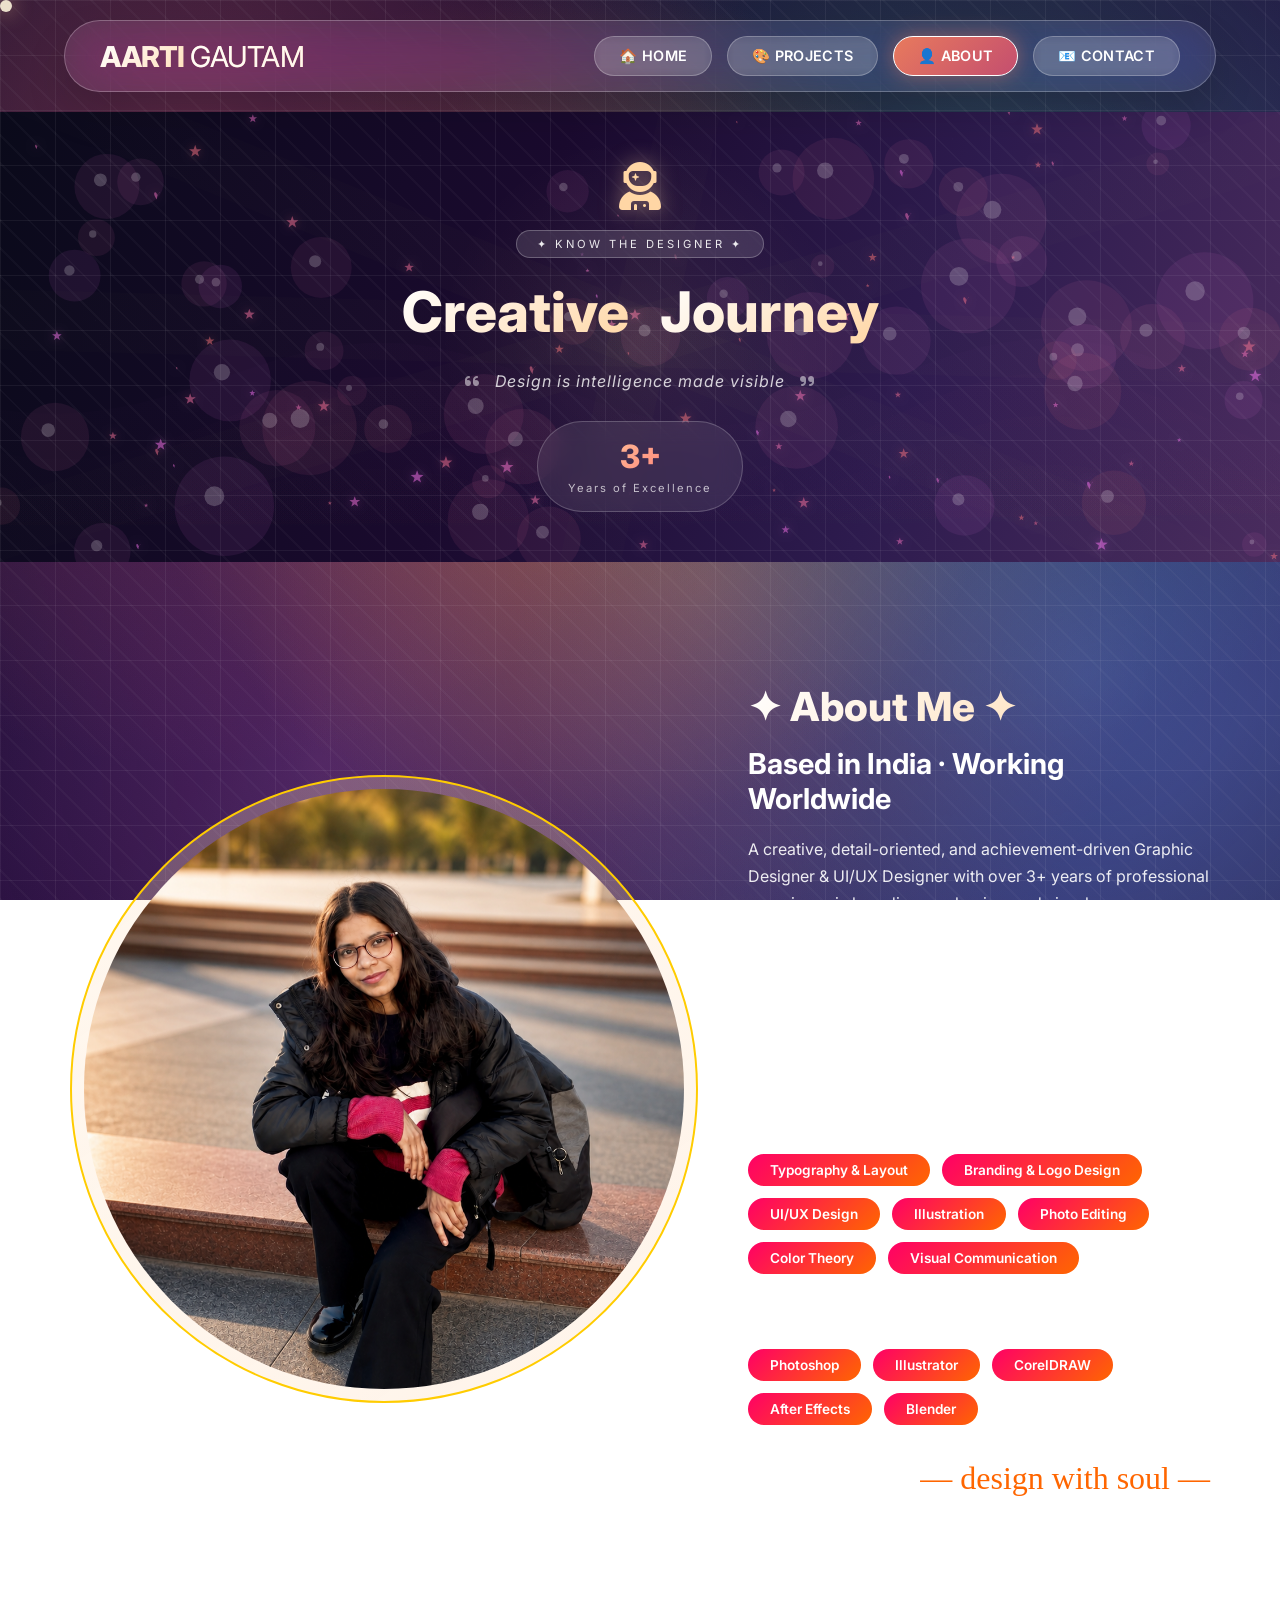
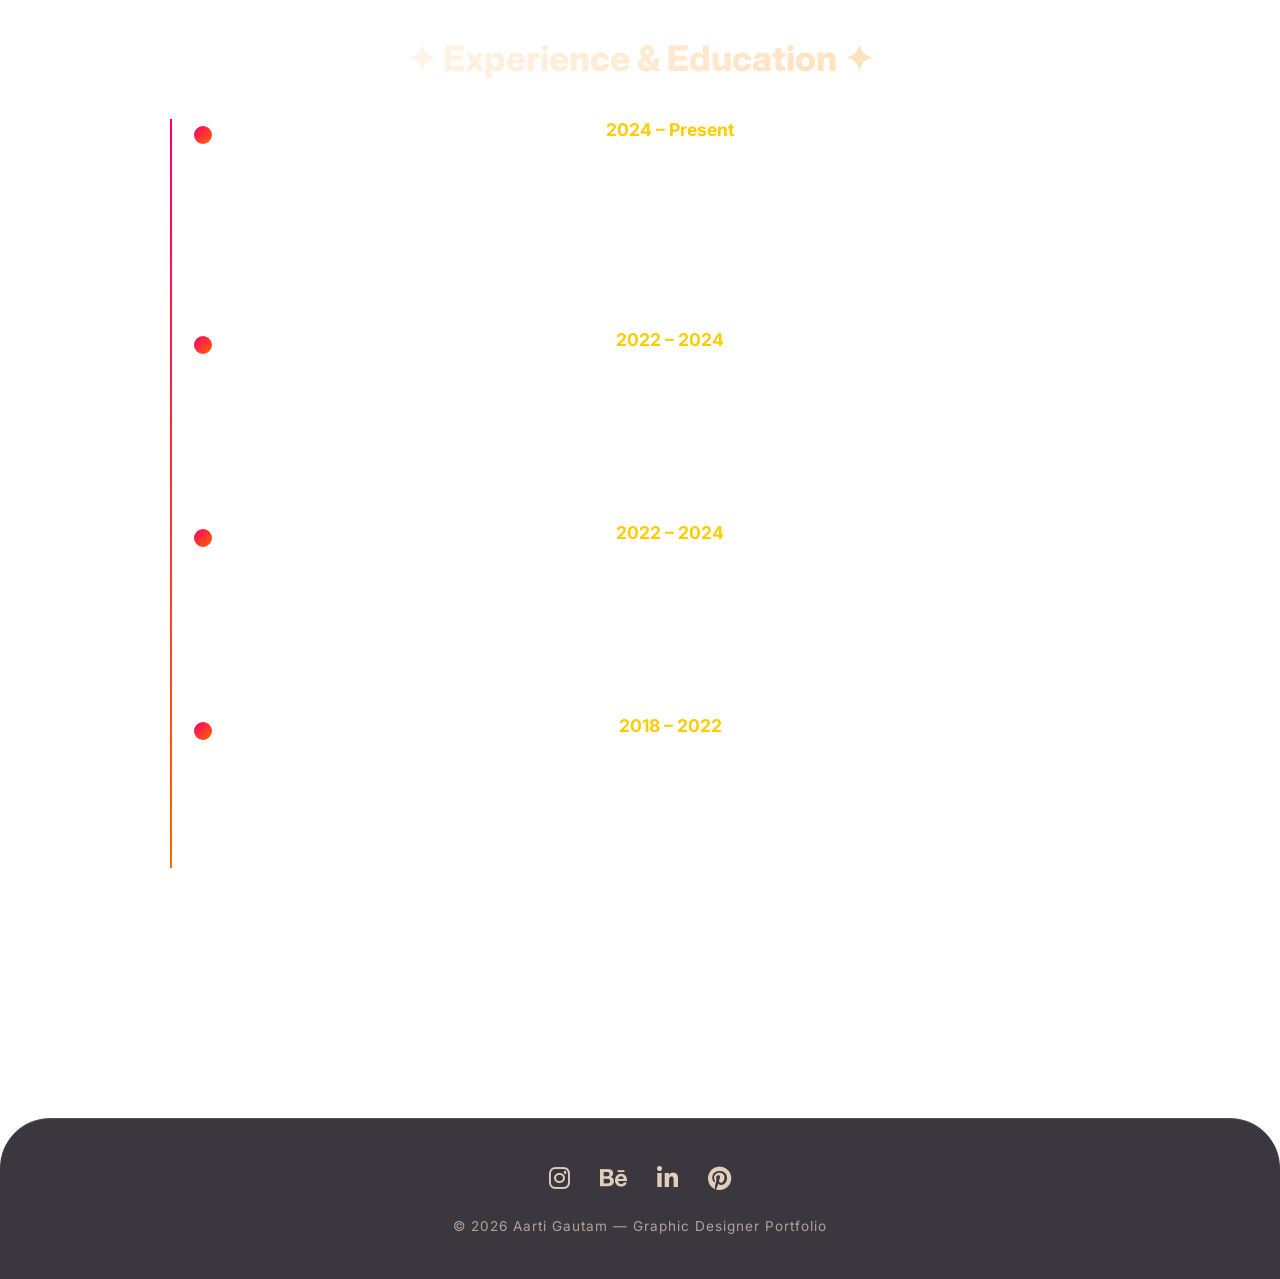
==== about.html @ d7c64e3c "Add files via upload" ====
<!DOCTYPE html>
<html lang="en">
<head>
  <meta charset="UTF-8">
  <meta name="viewport" content="width=device-width, initial-scale=1.0">
  <title>About | Aarti Gautam - Graphic Designer</title>
  <link href="https://fonts.googleapis.com/css2?family=Inter:wght@300;400;500;600;700;800&display=swap" rel="stylesheet">
  <link rel="stylesheet" href="https://cdnjs.cloudflare.com/ajax/libs/font-awesome/6.0.0-beta3/css/all.min.css">
  <link rel="stylesheet" href="common.css">
  <link rel="stylesheet" href="about.css">
</head>
<body>

  <div class="cursor-follower" id="cursorDot"></div>

  <nav class="glass-nav">
    <div class="logo">AARTI <span>GAUTAM</span></div>
    <div class="nav-links">
      <a href="index.html" class="nav-btn">🏠 HOME</a>
      <a href="projects.html" class="nav-btn">🎨 PROJECTS</a>
      <a href="about.html" class="nav-btn active">👤 ABOUT</a>
      <a href="contact.html" class="nav-btn">📧 CONTACT</a>
    </div>
  </nav>

    <!-- ========== UNIQUE ABOUT PAGE BANNER ========== -->
  <div class="about-banner">
    <canvas id="aboutCanvas"></canvas>
    <div class="about-banner-content">
      <div class="about-icon">
        <i class="fas fa-user-astronaut"></i>
      </div>
      <div class="about-badge">
        <span>✦ KNOW THE DESIGNER ✦</span>
      </div>
      <h1 class="about-title">
        <span>Creative</span>
        <span>Journey</span>
      </h1>
      <div class="about-quote">
        <i class="fas fa-quote-left"></i>
        <p id="rotatingQuote">Design is intelligence made visible</p>
        <i class="fas fa-quote-right"></i>
      </div>
      <div class="about-years">
        <div class="year-circle">
          <span class="year-number">3+</span>
          <span class="year-label">Years of Excellence</span>
        </div>
      </div>
    </div>
  </div>

  <main>
    <div class="about-container">
      <div class="about-image">
       <div class="avatar-frame">
  <img src="pic_for_portfolio2.png" alt="Aarti Gautam">
</div>
      </div>
      
      <div class="about-content">
        <h1>✦ About Me ✦</h1>
        <h2>Based in India · Working Worldwide</h2>
        <p>A creative, detail-oriented, and achievement-driven Graphic Designer & UI/UX Designer with over 3+ years of
professional experience in branding, packaging, and visual communication. </p>
        <p>Adept at crafting clean, engaging,
and user-focused designs for both digital and print media. Seeking new opportunities to grow professionally and
contribute creative ideas to a dynamic team.</p>
        
        <div class="skills-section">
          <h3>My Expertise</h3>
          <div class="skills-grid">
            <span class="skill-tag">Typography & Layout </span>
            <span class="skill-tag">Branding & Logo Design</span>
            <span class="skill-tag">UI/UX Design</span>
            <span class="skill-tag">Illustration</span>
            <span class="skill-tag">Photo Editing</span>
            <span class="skill-tag">Color Theory</span>
            <span class="skill-tag">Visual Communication</span>
            
          </div>

 <div style="height: 30px;"></div> 
          
          <h3 class="tools-heading">Design Tools</h3>
           <div class="skills-grid">
            <span class="skill-tag">Photoshop </span>
            <span class="skill-tag">Illustrator </span>
            <span class="skill-tag">CorelDRAW </span>
            <span class="skill-tag">After Effects </span>
            <span class="skill-tag">Blender </span>
            </div>
        </div>
        
        <div class="signature">— design with soul —</div>
      </div>
    </div>

    Here is the updated HTML code for the Experience & Education section, with your actual resume data and a clean timeline layout.
```html
<div class="experience-section">
  <h2>✦ Experience & Education ✦</h2>
  <div class="timeline">
    <!-- Experience: Graphic Designer & UI/UX Designer at Creature Industry -->
    <div class="timeline-item">
      <div class="timeline-year">2024 – Present</div>
      <div class="timeline-content">
        <h3>Graphic Designer &amp; UI/UX Designer</h3>
        <p class="company">Creature Industry, Lucknow · Full-time</p>
        <p>Created branding, UI layouts, and marketing assets for industrial machinery products. Enhanced visual identity through cohesive digital and print design strategies. Collaborated cross-functionally to ensure design consistency and production accuracy.</p>
      </div>
    </div>

    <!-- Experience: Graphic Designer at Digilab Creative Studio -->
    <div class="timeline-item">
      <div class="timeline-year">2022 – 2024</div>
      <div class="timeline-content">
        <h3>Graphic Designer</h3>
        <p class="company">Digilab Learning Studio / Digilab Creative Studio, Lucknow · Full-time</p>
        <p>Designed visual materials for branding, print, and digital platforms. Supported the team with video editing, motion graphics, and social media visuals. Worked closely with clients to deliver effective creative solutions.</p>
      </div>
    </div>

    <!-- Education: Master in Visual Arts (Illustration) -->
    <div class="timeline-item">
      <div class="timeline-year">2022 – 2024</div>
      <div class="timeline-content">
        <h3>Master in Visual Arts — Illustration</h3>
        <p class="company">DSMNRU, Uttar Pradesh</p>
        <p>Advanced digital and traditional illustration · Visual storytelling · Color theory mastery · Branding and editorial illustration · Professional portfolio development.</p>
      </div>
    </div>

    <!-- Education: Bachelor in Visual Arts (Applied Arts) -->
    <div class="timeline-item">
      <div class="timeline-year">2018 – 2022</div>
      <div class="timeline-content">
        <h3>Bachelor in Visual Arts — Applied Arts</h3>
        <p class="company">DSMNRU, Uttar Pradesh</p>
        <p>Fundamentals of design, drawing &amp; composition · Advertising, branding &amp; visual communication · Typography &amp; layout for print &amp; digital · Illustration &amp; photo editing · Campaign design.</p>
      </div>
    </div>
  </div>
</div>
```
  </main>

  <footer class="creative-footer">
    <div class="social-icons">
      <a href="#"><i class="fab fa-instagram"></i></a>
      <a href="#"><i class="fab fa-behance"></i></a>
      <a href="#"><i class="fab fa-linkedin-in"></i></a>
      <a href="#"><i class="fab fa-pinterest"></i></a>
    </div>
    <p>© 2026 Aarti Gautam — Graphic Designer Portfolio</p>
  </footer>

  <script src="script.js"></script>
</body>
</html>
---- common.css ----
/* ========== COMMON STYLES FOR ALL PAGES ========== */

* {
  margin: 0;
  padding: 0;
  box-sizing: border-box;
}

body {
  font-family: 'Inter', sans-serif;
  color: #fff;
  min-height: 100vh;
  overflow-x: hidden;
  position: relative;
  
  /* ===== PERFECT PROFESSIONAL COLOR COMBINATION ===== */
  /* Elegant gradient: Deep Purple → Royal Blue → Teal → Coral → Rose */
  background: linear-gradient(135deg, 
  
    #0f0c29 0%,
    #1a0933 15%,
    #302b63 30%,
    #24243e 45%,
    #1a1a2e 60%,
    #16213e 75%,
    #0f3460 90%,
    #1a1a2e 100%
    
  );
  background-size: 300% 300%;
  animation: galaxyFlow 15s ease infinite;
}

@keyframes galaxyFlow {
  0% { background-position: 0% 0%; }
  25% { background-position: 50% 100%; }
  50% { background-position: 100% 50%; }
  75% { background-position: 50% 0%; }
  100% { background-position: 0% 100%; }
}

/* ===== ENHANCED FLOATING BLOBS ===== */
body::before {
  content: "";
  position: fixed;
  inset: 0;
  z-index: 0;
  pointer-events: none;
  background: 
    radial-gradient(circle at 15% 20%, rgba(235, 100, 120, 0.35) 0%, transparent 45%),
    radial-gradient(circle at 85% 75%, rgba(100, 150, 235, 0.35) 0%, transparent 45%),
    radial-gradient(circle at 45% 45%, rgba(245, 180, 80, 0.35) 0%, transparent 50%),
    radial-gradient(circle at 75% 25%, rgba(80, 200, 160, 0.3) 0%, transparent 45%),
    radial-gradient(circle at 25% 85%, rgba(200, 100, 200, 0.3) 0%, transparent 45%),
    radial-gradient(circle at 55% 65%, rgba(255, 140, 100, 0.25) 0%, transparent 50%);
  animation: floatBlobs 20s ease-in-out infinite alternate;
}

@keyframes floatBlobs {
  0% { 
    transform: translate(0, 0) scale(1);
    filter: blur(0px);
  }
  33% { 
    transform: translate(25px, -15px) scale(1.04);
  }
  66% { 
    transform: translate(-15px, 20px) scale(1.02);
  }
  100% { 
    transform: translate(10px, -10px) scale(1.05);
    filter: blur(2px);
  }
}

/* ===== ENHANCED GRID OVERLAY (Softer) ===== */
body::after {
  content: "";
  position: fixed;
  inset: 0;
  z-index: 1;
  pointer-events: none;
  background-image: 
    linear-gradient(rgba(255, 255, 255, 0.06) 1px, transparent 1px),
    linear-gradient(90deg, rgba(255, 255, 255, 0.06) 1px, transparent 1px),
    repeating-linear-gradient(45deg, rgba(255, 255, 255, 0.03) 0px, rgba(255, 255, 255, 0.03) 2px, transparent 2px, transparent 20px);
  background-size: 55px 55px, 55px 55px, auto;
  animation: gridFade 8s ease-in-out infinite alternate;
}

@keyframes gridFade {
  0% { opacity: 0.5; }
  100% { opacity: 1; }
}

/* ===== SUBTLE NOISE TEXTURE ===== */
body {
  background-attachment: fixed;
}

/* Content z-index */
nav, main, footer {
  position: relative;
  z-index: 10;
}

/* ===== ELEGANT CUSTOM CURSOR ===== */
.cursor-follower {
  width: 12px;
  height: 12px;
  background: rgba(255, 245, 220, 0.9);
  border-radius: 50%;
  position: fixed;
  pointer-events: none;
  z-index: 9999;
  mix-blend-mode: normal;
  transition: transform 0.1s ease;
  box-shadow: 0 0 20px rgba(255, 200, 150, 0.8);
  animation: cursorPulse 2s ease-in-out infinite;
}

@keyframes cursorPulse {
  0%, 100% { 
    transform: scale(1);
    opacity: 0.9;
  }
  50% { 
    transform: scale(1.2);
    opacity: 0.6;
  }
}

/* ===== PREMIUM GLASS NAVIGATION ===== */
.glass-nav {
  position: sticky;
  top: 20px;
  width: 90%;
  max-width: 1280px;
  margin: 0 auto 40px auto;
  padding: 15px 35px;
  display: flex;
  justify-content: space-between;
  align-items: center;
  flex-wrap: wrap;
  gap: 20px;
  border-radius: 80px;
  background: rgba(255, 255, 255, 0.1);
  backdrop-filter: blur(20px) saturate(180%);
  border: 1px solid rgba(255, 255, 255, 0.25);
  box-shadow: 0 20px 40px rgba(0, 0, 0, 0.15);
  transition: all 0.4s cubic-bezier(0.2, 0.9, 0.4, 1.1);
}

.glass-nav:hover {
  background: rgba(255, 255, 255, 0.18);
  border-color: rgba(255, 255, 255, 0.4);
  box-shadow: 0 25px 50px rgba(0, 0, 0, 0.2);
  transform: translateY(-2px);
}

/* ===== LOGO - ELEGANT GRADIENT ===== */
.logo {
  font-size: 1.8rem;
  font-weight: 800;
  letter-spacing: -0.5px;
  background: linear-gradient(135deg, #FFFFFF, #FFD6A5, #F4A261, #E87A5D);
  -webkit-background-clip: text;
  background-clip: text;
  color: transparent;
  animation: logoShine 4s ease infinite;
  background-size: 200% 200%;
}

@keyframes logoShine {
  0%, 100% { background-position: 0% 50%; }
  50% { background-position: 100% 50%; }
}

.logo span {
  font-weight: 400;
  color: rgba(255, 255, 255, 0.85);
  background: none;
  -webkit-background-clip: unset;
}

/* ===== NAVIGATION BUTTONS ===== */
.nav-links {
  display: flex;
  gap: 15px;
  flex-wrap: wrap;
}

.nav-btn {
  padding: 10px 24px;
  border-radius: 50px;
  font-size: 0.9rem;
  font-weight: 600;
  color: white;
  background: rgba(255, 255, 255, 0.12);
  border: 1px solid rgba(255, 255, 255, 0.25);
  cursor: pointer;
  transition: all 0.3s ease;
  text-decoration: none;
  display: inline-block;
  backdrop-filter: blur(4px);
  letter-spacing: 0.3px;
}

.nav-btn:hover {
  background: rgba(255, 255, 255, 0.28);
  transform: translateY(-3px);
  border-color: rgba(255, 255, 255, 0.6);
  box-shadow: 0 8px 20px rgba(0, 0, 0, 0.15);
}

.nav-btn.active {
  background: linear-gradient(135deg, #E87A5D, #C44E6F);
  border-color: white;
  box-shadow: 0 0 20px rgba(232, 122, 93, 0.5);
}

/* ===== FOOTER - ELEGANT ===== */
.creative-footer {
  background: rgba(25, 20, 30, 0.85);
  backdrop-filter: blur(15px);
  text-align: center;
  padding: 45px 20px;
  margin-top: 70px;
  border-radius: 50px 50px 0 0;
  border-top: 1px solid rgba(255, 255, 255, 0.15);
}

.social-icons {
  display: flex;
  justify-content: center;
  gap: 30px;
  margin-bottom: 25px;
}

.social-icons a {
  color: rgba(255, 235, 210, 0.85);
  font-size: 1.5rem;
  transition: all 0.3s ease;
}

.social-icons a:hover {
  color: #F4A261;
  transform: translateY(-5px) scale(1.1);
}

.creative-footer p {
  color: rgba(255, 235, 210, 0.6);
  font-size: 0.85rem;
  letter-spacing: 1px;
}

/* ===== TOAST NOTIFICATION ===== */
.toast-notification {
  position: fixed;
  bottom: 30px;
  left: 50%;
  transform: translateX(-50%);
  background: rgba(25, 20, 30, 0.95);
  backdrop-filter: blur(15px);
  color: #F4A261;
  padding: 14px 32px;
  border-radius: 60px;
  font-weight: 600;
  z-index: 10000;
  box-shadow: 0 10px 30px rgba(0, 0, 0, 0.3);
  animation: fadeInUp 0.4s ease;
  border: 1px solid rgba(244, 162, 97, 0.3);
  font-size: 0.9rem;
}

@keyframes fadeInUp {
  from {
    opacity: 0;
    transform: translateX(-50%) translateY(25px);
  }
  to {
    opacity: 1;
    transform: translateX(-50%) translateY(0);
  }
}

/* ===== SCROLLBAR CUSTOMIZATION ===== */
::-webkit-scrollbar {
  width: 8px;
}

::-webkit-scrollbar-track {
  background: rgba(255, 255, 255, 0.05);
  border-radius: 10px;
}

::-webkit-scrollbar-thumb {
  background: linear-gradient(135deg, #E87A5D, #C44E6F);
  border-radius: 10px;
}

::-webkit-scrollbar-thumb:hover {
  background: linear-gradient(135deg, #F4A261, #E87A5D);
}

/* ===== RESPONSIVE ===== */
@media (max-width: 768px) {
  .glass-nav {
    flex-direction: column;
    border-radius: 45px;
    padding: 18px 25px;
    top: 15px;
  }
  
  .logo {
    font-size: 1.5rem;
  }
  
  .nav-btn {
    padding: 8px 18px;
    font-size: 0.8rem;
  }
  
  .social-icons {
    gap: 20px;
  }
  
  .social-icons a {
    font-size: 1.3rem;
  }
  
  .cursor-follower {
    display: none;
  }
}

@media (max-width: 480px) {
  .glass-nav {
    width: 95%;
    border-radius: 35px;
  }
  
  .nav-links {
    gap: 10px;
    justify-content: center;
  }
  
  .nav-btn {
    padding: 6px 14px;
    font-size: 0.7rem;
  }
}

/* ========== FIX FOR STICKY NAVIGATION OVERLAP ========== */

/* Add proper top margin to all main content areas */
main {
  padding-top: 20px;
}

/* Ensure the nav has proper z-index but doesn't cover content */
.glass-nav {
  z-index: 100;
  position: sticky;
  top: 20px;
}

/* Add scroll margin to all sections that might get covered */
.cinematic-banner,
.projects-banner,
.about-banner,
.contact-banner,
.hero-designer,
.stats-section,
.featured-section,
.projects-header,
.about-container,
.contact-header,
.contact-container,
.projects-grid,
.experience-section,
.map-section,
.form-wrapper {
  scroll-margin-top: 120px;
}

/* Create space between nav and first content */
.glass-nav + *,
.glass-nav + main,
.glass-nav + .cinematic-banner,
.glass-nav + .projects-banner,
.glass-nav + .about-banner,
.glass-nav + .contact-banner {
  margin-top: 20px;
}

/* Fix for when nav is followed by a div wrapper */
nav:first-of-type + * {
  padding-top: 10px;
}

/* Reduce nav padding on mobile for better space usage */
@media (max-width: 768px) {
  .glass-nav {
    position: sticky;
    top: 10px;
    margin-bottom: 20px;
  }
  
  main {
    padding-top: 10px;
  }
}
---- about.css ----
/* ========== ABOUT PAGE SPECIFIC STYLES ========== */

/* ========== ABOUT PAGE - HOLOGRAPHIC PREMIUM ANIMATION ========== */

/* Change from 70vh to 35vh - much narrower */
/* ========== UNIQUE ABOUT PAGE BANNER ========== */

.about-banner {
  position: relative;
  width: 100%;
  height: 50vh;
  min-height: 400px;
  overflow: hidden;
  margin-bottom: 40px;
}

#aboutCanvas {
  position: absolute;
  top: 0;
  left: 0;
  width: 100%;
  height: 100%;
  display: block;
}

.about-banner-content {
  position: absolute;
  top: 50%;
  left: 50%;
  transform: translate(-50%, -50%);
  text-align: center;
  z-index: 20;
  width: 100%;
  padding: 0 20px;
}

.about-icon {
  margin-bottom: 20px;
  animation: floatIcon 3s ease-in-out infinite;
}

.about-icon i {
  font-size: 3rem;
  color: #FFD6A5;
  text-shadow: 0 0 20px rgba(255, 214, 165, 0.5);
}

@keyframes floatIcon {
  0%, 100% { transform: translateY(0); }
  50% { transform: translateY(-10px); }
}

.about-badge {
  display: inline-block;
  margin-bottom: 20px;
  animation: fadeInDown 0.6s ease;
}

.about-badge span {
  display: inline-block;
  padding: 6px 20px;
  background: rgba(255, 255, 255, 0.12);
  backdrop-filter: blur(12px);
  border-radius: 50px;
  font-size: 0.7rem;
  letter-spacing: 3px;
  color: rgba(255, 255, 255, 0.9);
  border: 1px solid rgba(255, 255, 255, 0.25);
}

.about-title {
  font-size: 3.5rem;
  font-weight: 800;
  margin-bottom: 25px;
  animation: fadeInUp 0.6s ease 0.2s backwards;
}

.about-title span {
  display: inline-block;
  margin: 0 10px;
  background: linear-gradient(135deg, #FFFFFF, #FFD6A5);
  -webkit-background-clip: text;
  background-clip: text;
  color: transparent;
}

.about-quote {
  display: flex;
  align-items: center;
  justify-content: center;
  gap: 15px;
  margin-bottom: 30px;
  animation: fadeInUp 0.6s ease 0.4s backwards;
}

.about-quote i {
  font-size: 1rem;
  color: rgba(255, 255, 255, 0.5);
}

.about-quote p {
  font-size: 1rem;
  font-style: italic;
  color: rgba(255, 255, 255, 0.8);
  letter-spacing: 1px;
  max-width: 400px;
}

.about-years {
  animation: fadeInUp 0.6s ease 0.6s backwards;
}

.year-circle {
  display: inline-block;
  text-align: center;
  padding: 15px 30px;
  background: rgba(255, 255, 255, 0.08);
  backdrop-filter: blur(12px);
  border-radius: 60px;
  border: 1px solid rgba(255, 255, 255, 0.2);
}

.year-number {
  display: block;
  font-size: 2rem;
  font-weight: 800;
  background: linear-gradient(135deg, #FFD6A5, #FF6B6B);
  -webkit-background-clip: text;
  background-clip: text;
  color: transparent;
}

.year-label {
  font-size: 0.7rem;
  letter-spacing: 2px;
  color: rgba(255, 255, 255, 0.7);
}

@keyframes fadeInDown {
  from {
    opacity: 0;
    transform: translateY(-20px);
  }
  to {
    opacity: 1;
    transform: translateY(0);
  }
}

@keyframes fadeInUp {
  from {
    opacity: 0;
    transform: translateY(20px);
  }
  to {
    opacity: 1;
    transform: translateY(0);
  }
}

/* Responsive */
@media (max-width: 768px) {
  .about-banner {
    height: 45vh;
    min-height: 350px;
  }
  
  .about-title {
    font-size: 2rem;
  }
  
  .about-title span {
    margin: 0 5px;
  }
  
  .about-quote p {
    font-size: 0.8rem;
    max-width: 250px;
  }
  
  .about-quote i {
    font-size: 0.8rem;
  }
  
  .year-number {
    font-size: 1.5rem;
  }
  
  .about-icon i {
    font-size: 2rem;
  }
}

/* Rest of your about.css remains the same */

.holographic-card {
  background: rgba(255, 255, 255, 0.08);
  backdrop-filter: blur(20px);
  border-radius: 60px;
  padding: 40px 60px;
  display: inline-block;
  position: relative;
  border: 1px solid rgba(255, 255, 255, 0.2);
  animation: cardFloat 4s ease-in-out infinite;
  box-shadow: 0 20px 40px rgba(0, 0, 0, 0.2);
}

@keyframes cardFloat {
  0%, 100% { transform: translateY(0); }
  50% { transform: translateY(-15px); }
}

.glow-ring {
  position: absolute;
  top: -3px;
  left: -3px;
  right: -3px;
  bottom: -3px;
  border-radius: 62px;
  background: linear-gradient(45deg, #ff0066, #ffcc00, #ff0066);
  background-size: 200% 200%;
  z-index: -1;
  animation: borderGlow 3s ease infinite;
  filter: blur(8px);
  opacity: 0.6;
}

@keyframes borderGlow {
  0%, 100% { background-position: 0% 50%; }
  50% { background-position: 100% 50%; }
}

.holographic-card i {
  font-size: 3rem;
  color: #ffcc00;
  margin-bottom: 15px;
}

.holographic-card h2 {
  font-size: 2.5rem;
  margin-bottom: 5px;
}

.holographic-card p {
  color: rgba(255, 255, 255, 0.8);
  margin-bottom: 20px;
}

.exp-years {
  display: flex;
  align-items: center;
  justify-content: center;
  gap: 15px;
  margin-top: 15px;
}

.years-num {
  font-size: 2.5rem;
  font-weight: 800;
  color: #ffcc00;
  animation: numberPulse 1.5s ease infinite;
}

@keyframes numberPulse {
  0%, 100% { text-shadow: 0 0 0 rgba(255, 204, 0, 0); }
  50% { text-shadow: 0 0 20px rgba(255, 204, 0, 0.8); }
}

.years-text {
  font-size: 0.8rem;
  text-align: left;
  line-height: 1.3;
}

.quote-rotator {
  margin-top: 40px;
  font-style: italic;
  font-size: 1.2rem;
  padding: 15px 30px;
  background: rgba(255, 255, 255, 0.1);
  backdrop-filter: blur(10px);
  border-radius: 50px;
  display: inline-block;
  animation: quoteFade 4s ease infinite;
}

@keyframes quoteFade {
  0%, 100% { opacity: 0.7; transform: scale(1); }
  50% { opacity: 1; transform: scale(1.05); }
}

.sparkle-line {
  width: 200px;
  height: 2px;
  background: linear-gradient(90deg, transparent, #ffcc00, #ff0066, #ffcc00, transparent);
  margin: 30px auto 0;
  animation: sparkleMove 2s linear infinite;
  background-size: 200% 100%;
}

@keyframes sparkleMove {
  0% { background-position: 0% 0%; }
  100% { background-position: 200% 0%; }
}






/* ========== ABOUT PAGE SPECIFIC STYLES ========== */

/* ========== ABOUT PAGE - HOLOGRAPHIC PREMIUM ANIMATION ========== */

/* Change from 70vh to 35vh - much narrower */
/* ========== UNIQUE ABOUT PAGE BANNER ========== */

.about-banner {
  position: relative;
  width: 100%;
  height: 50vh;
  min-height: 400px;
  overflow: hidden;
  margin-bottom: 40px;
}

#aboutCanvas {
  position: absolute;
  top: 0;
  left: 0;
  width: 100%;
  height: 100%;
  display: block;
}

.about-banner-content {
  position: absolute;
  top: 50%;
  left: 50%;
  transform: translate(-50%, -50%);
  text-align: center;
  z-index: 20;
  width: 100%;
  padding: 0 20px;
}

.about-icon {
  margin-bottom: 20px;
  animation: floatIcon 3s ease-in-out infinite;
}

.about-icon i {
  font-size: 3rem;
  color: #FFD6A5;
  text-shadow: 0 0 20px rgba(255, 214, 165, 0.5);
}

@keyframes floatIcon {
  0%, 100% { transform: translateY(0); }
  50% { transform: translateY(-10px); }
}

.about-badge {
  display: inline-block;
  margin-bottom: 20px;
  animation: fadeInDown 0.6s ease;
}

.about-badge span {
  display: inline-block;
  padding: 6px 20px;
  background: rgba(255, 255, 255, 0.12);
  backdrop-filter: blur(12px);
  border-radius: 50px;
  font-size: 0.7rem;
  letter-spacing: 3px;
  color: rgba(255, 255, 255, 0.9);
  border: 1px solid rgba(255, 255, 255, 0.25);
}

.about-title {
  font-size: 3.5rem;
  font-weight: 800;
  margin-bottom: 25px;
  animation: fadeInUp 0.6s ease 0.2s backwards;
}

.about-title span {
  display: inline-block;
  margin: 0 10px;
  background: linear-gradient(135deg, #FFFFFF, #FFD6A5);
  -webkit-background-clip: text;
  background-clip: text;
  color: transparent;
}

.about-quote {
  display: flex;
  align-items: center;
  justify-content: center;
  gap: 15px;
  margin-bottom: 30px;
  animation: fadeInUp 0.6s ease 0.4s backwards;
}

.about-quote i {
  font-size: 1rem;
  color: rgba(255, 255, 255, 0.5);
}

.about-quote p {
  font-size: 1rem;
  font-style: italic;
  color: rgba(255, 255, 255, 0.8);
  letter-spacing: 1px;
  max-width: 400px;
}

.about-years {
  animation: fadeInUp 0.6s ease 0.6s backwards;
}

.year-circle {
  display: inline-block;
  text-align: center;
  padding: 15px 30px;
  background: rgba(255, 255, 255, 0.08);
  backdrop-filter: blur(12px);
  border-radius: 60px;
  border: 1px solid rgba(255, 255, 255, 0.2);
}

.year-number {
  display: block;
  font-size: 2rem;
  font-weight: 800;
  background: linear-gradient(135deg, #FFD6A5, #FF6B6B);
  -webkit-background-clip: text;
  background-clip: text;
  color: transparent;
}

.year-label {
  font-size: 0.7rem;
  letter-spacing: 2px;
  color: rgba(255, 255, 255, 0.7);
}

@keyframes fadeInDown {
  from {
    opacity: 0;
    transform: translateY(-20px);
  }
  to {
    opacity: 1;
    transform: translateY(0);
  }
}

@keyframes fadeInUp {
  from {
    opacity: 0;
    transform: translateY(20px);
  }
  to {
    opacity: 1;
    transform: translateY(0);
  }
}

/* Responsive */
@media (max-width: 768px) {
  .about-banner {
    height: 45vh;
    min-height: 350px;
  }
  
  .about-title {
    font-size: 2rem;
  }
  
  .about-title span {
    margin: 0 5px;
  }
  
  .about-quote p {
    font-size: 0.8rem;
    max-width: 250px;
  }
  
  .about-quote i {
    font-size: 0.8rem;
  }
  
  .year-number {
    font-size: 1.5rem;
  }
  
  .about-icon i {
    font-size: 2rem;
  }
}

/* Rest of your about.css remains the same */

.holographic-card {
  background: rgba(255, 255, 255, 0.08);
  backdrop-filter: blur(20px);
  border-radius: 60px;
  padding: 40px 60px;
  display: inline-block;
  position: relative;
  border: 1px solid rgba(255, 255, 255, 0.2);
  animation: cardFloat 4s ease-in-out infinite;
  box-shadow: 0 20px 40px rgba(0, 0, 0, 0.2);
}

@keyframes cardFloat {
  0%, 100% { transform: translateY(0); }
  50% { transform: translateY(-15px); }
}

.glow-ring {
  position: absolute;
  top: -3px;
  left: -3px;
  right: -3px;
  bottom: -3px;
  border-radius: 62px;
  background: linear-gradient(45deg, #ff0066, #ffcc00, #ff0066);
  background-size: 200% 200%;
  z-index: -1;
  animation: borderGlow 3s ease infinite;
  filter: blur(8px);
  opacity: 0.6;
}

@keyframes borderGlow {
  0%, 100% { background-position: 0% 50%; }
  50% { background-position: 100% 50%; }
}

.holographic-card i {
  font-size: 3rem;
  color: #ffcc00;
  margin-bottom: 15px;
}

.holographic-card h2 {
  font-size: 2.5rem;
  margin-bottom: 5px;
}

.holographic-card p {
  color: rgba(255, 255, 255, 0.8);
  margin-bottom: 20px;
}

.exp-years {
  display: flex;
  align-items: center;
  justify-content: center;
  gap: 15px;
  margin-top: 15px;
}

.years-num {
  font-size: 2.5rem;
  font-weight: 800;
  color: #ffcc00;
  animation: numberPulse 1.5s ease infinite;
}

@keyframes numberPulse {
  0%, 100% { text-shadow: 0 0 0 rgba(255, 204, 0, 0); }
  50% { text-shadow: 0 0 20px rgba(255, 204, 0, 0.8); }
}

.years-text {
  font-size: 0.8rem;
  text-align: left;
  line-height: 1.3;
}

.quote-rotator {
  margin-top: 40px;
  font-style: italic;
  font-size: 1.2rem;
  padding: 15px 30px;
  background: rgba(255, 255, 255, 0.1);
  backdrop-filter: blur(10px);
  border-radius: 50px;
  display: inline-block;
  animation: quoteFade 4s ease infinite;
}

@keyframes quoteFade {
  0%, 100% { opacity: 0.7; transform: scale(1); }
  50% { opacity: 1; transform: scale(1.05); }
}

.sparkle-line {
  width: 200px;
  height: 2px;
  background: linear-gradient(90deg, transparent, #ffcc00, #ff0066, #ffcc00, transparent);
  margin: 30px auto 0;
  animation: sparkleMove 2s linear infinite;
  background-size: 200% 100%;
}

@keyframes sparkleMove {
  0% { background-position: 0% 0%; }
  100% { background-position: 200% 0%; }
}






.about-container {
  max-width: 1200px;
  margin: 60px auto;
  padding: 0 30px;
  display: flex;
  flex-wrap: wrap;
  gap: 50px;
  align-items: center;
}

.about-image {
  flex: 1;
  text-align: center;
}

.avatar-frame {
  background: linear-gradient(145deg, rgba(255, 230, 200, 0.3), rgba(255, 200, 150, 0.2));
  border-radius: 50%;
  padding: 12px;
  border: 2px solid #ffcc00;
  display: inline-flex;
  justify-content: center;
  align-items: center;
  transition: all 0.4s ease;
}

.avatar-frame img {
  width: 600px;
  height: 600px;
  border-radius: 50%;
  object-fit: cover;
  display: block;
  transition: all 0.4s ease;
}

/* SIMPLE HOVER EFFECTS - These will definitely work */
.avatar-frame:hover {
  border-color: #ff0066;
  box-shadow: 0 0 20px #ffcc00;
  transform: scale(1.03);
}

.avatar-frame:hover img {
  transform: scale(1.05);
  filter: brightness(1.1);
}

@keyframes floatShape {
  0% { transform: translateY(0px) rotate(0deg); }
  100% { transform: translateY(-15px) rotate(2deg); }
}

.about-content {
  flex: 1.5;
}

.about-content h1 {
  font-size: 2.5rem;
  font-weight: 800;
  background: linear-gradient(135deg, #fff, #ffd6a5);
  -webkit-background-clip: text;
  background-clip: text;
  color: transparent;
}

.about-content h2 {
  font-size: 1.8rem;
  color: white;
  margin: 15px 0 20px;
}

.about-content p {
  color: rgba(255, 255, 255, 0.9);
  line-height: 1.7;
  margin-bottom: 20px;
}

.skills-section {
  margin: 35px 0;
}

.skills-section h3 {
  color: white;
  margin-bottom: 20px;
  font-size: 1.3rem;
}

.skills-grid {
  display: flex;
  flex-wrap: wrap;
  gap: 12px;
}

.skill-tag {
  background: linear-gradient(135deg, #ff0066, #ff6600);
  padding: 8px 22px;
  border-radius: 50px;
  color: white;
  font-weight: 600;
  font-size: 0.85rem;
  transition: all 0.3s ease;
}

.skill-tag:hover {
  transform: translateY(-3px);
  box-shadow: 0 5px 15px rgba(255, 0, 102, 0.4);
}

.signature {
  font-family: 'Brush Script MT', cursive;
  font-size: 2rem;
  color: #ff6600;
  margin-top: 25px;
  text-align: right;
}

/* Experience Section */
.experience-section {
  max-width: 1000px;
  margin: 60px auto;
  padding: 0 30px 60px;
  text-align: center;
}

.experience-section h2 {
  font-size: 2.2rem;
  font-weight: 800;
  background: linear-gradient(135deg, #fff, #ffd6a5);
  -webkit-background-clip: text;
  background-clip: text;
  color: transparent;
  margin-bottom: 40px;
}

.timeline {
  position: relative;
  padding-left: 30px;
}

.timeline::before {
  content: '';
  position: absolute;
  left: 0;
  top: 0;
  bottom: 0;
  width: 2px;
  background: linear-gradient(135deg, #ff0066, #ff6600);
}

.timeline-item {
  position: relative;
  margin-bottom: 40px;
  padding-left: 30px;
}

.timeline-item::before {
  content: '';
  position: absolute;
  left: -8px;
  top: 5px;
  width: 18px;
  height: 18px;
  border-radius: 50%;
  background: linear-gradient(135deg, #ff0066, #ff6600);
  border: 2px solid white;
}

.timeline-year {
  font-size: 1.1rem;
  font-weight: 700;
  color: #ffcc00;
  margin-bottom: 8px;
}

.timeline-content {
  background: rgba(255, 255, 255, 0.1);
  backdrop-filter: blur(8px);
  padding: 20px;
  border-radius: 20px;
  border: 1px solid rgba(255, 255, 255, 0.2);
  text-align: left;
}

.timeline-content h3 {
  color: white;
  margin-bottom: 8px;
}

.timeline-content p {
  color: rgba(255, 255, 255, 0.8);
  font-size: 0.9rem;
}

/* Responsive */
@media (max-width: 768px) {
  .about-container {
    flex-direction: column;
    text-align: center;
  }
  
  .about-content h1 {
    font-size: 2rem;
  }
  
  .about-content h2 {
    font-size: 1.3rem;
  }
  
  .signature {
    text-align: center;
  }
  
  .experience-section h2 {
    font-size: 1.6rem;
  }
  
  .timeline {
    padding-left: 20px;
  }
  
  .timeline-item {
    padding-left: 20px;
  }
}

.about-content {
  flex: 1.5;
}

.about-content h1 {
  font-size: 2.5rem;
  font-weight: 800;
  background: linear-gradient(135deg, #fff, #ffd6a5);
  -webkit-background-clip: text;
  background-clip: text;
  color: transparent;
}

.about-content h2 {
  font-size: 1.8rem;
  color: white;
  margin: 15px 0 20px;
}

.about-content p {
  color: rgba(255, 255, 255, 0.9);
  line-height: 1.7;
  margin-bottom: 20px;
}

.skills-section {
  margin: 35px 0;
}

.skills-section h3 {
  color: white;
  margin-bottom: 20px;
  font-size: 1.3rem;
}

.skills-grid {
  display: flex;
  flex-wrap: wrap;
  gap: 12px;
}

.skill-tag {
  background: linear-gradient(135deg, #ff0066, #ff6600);
  padding: 8px 22px;
  border-radius: 50px;
  color: white;
  font-weight: 600;
  font-size: 0.85rem;
  transition: all 0.3s ease;
}

.skill-tag:hover {
  transform: translateY(-3px);
  box-shadow: 0 5px 15px rgba(255, 0, 102, 0.4);
}

.signature {
  font-family: 'Brush Script MT', cursive;
  font-size: 2rem;
  color: #ff6600;
  margin-top: 25px;
  text-align: right;
}

/* Experience Section */
.experience-section {
  max-width: 1000px;
  margin: 60px auto;
  padding: 0 30px 60px;
  text-align: center;
}

.experience-section h2 {
  font-size: 2.2rem;
  font-weight: 800;
  background: linear-gradient(135deg, #fff, #ffd6a5);
  -webkit-background-clip: text;
  background-clip: text;
  color: transparent;
  margin-bottom: 40px;
}

.timeline {
  position: relative;
  padding-left: 30px;
}

.timeline::before {
  content: '';
  position: absolute;
  left: 0;
  top: 0;
  bottom: 0;
  width: 2px;
  background: linear-gradient(135deg, #ff0066, #ff6600);
}

.timeline-item {
  position: relative;
  margin-bottom: 40px;
  padding-left: 30px;
}

.timeline-item::before {
  content: '';
  position: absolute;
  left: -8px;
  top: 5px;
  width: 18px;
  height: 18px;
  border-radius: 50%;
  background: linear-gradient(135deg, #ff0066, #ff6600);
  border: 2px solid white;
}

.timeline-year {
  font-size: 1.1rem;
  font-weight: 700;
  color: #ffcc00;
  margin-bottom: 8px;
}

.timeline-content {
  background: rgba(255, 255, 255, 0.1);
  backdrop-filter: blur(8px);
  padding: 20px;
  border-radius: 20px;
  border: 1px solid rgba(255, 255, 255, 0.2);
  text-align: left;
}

.timeline-content h3 {
  color: white;
  margin-bottom: 8px;
}

.timeline-content p {
  color: rgba(255, 255, 255, 0.8);
  font-size: 0.9rem;
}

/* Responsive */
@media (max-width: 768px) {
  .about-container {
    flex-direction: column;
    text-align: center;
  }
  
  .about-content h1 {
    font-size: 2rem;
  }
  
  .about-content h2 {
    font-size: 1.3rem;
  }
  
  .signature {
    text-align: center;
  }
  
  .experience-section h2 {
    font-size: 1.6rem;
  }
  
  .timeline {
    padding-left: 20px;
  }
  
  .timeline-item {
    padding-left: 20px;
  }
}
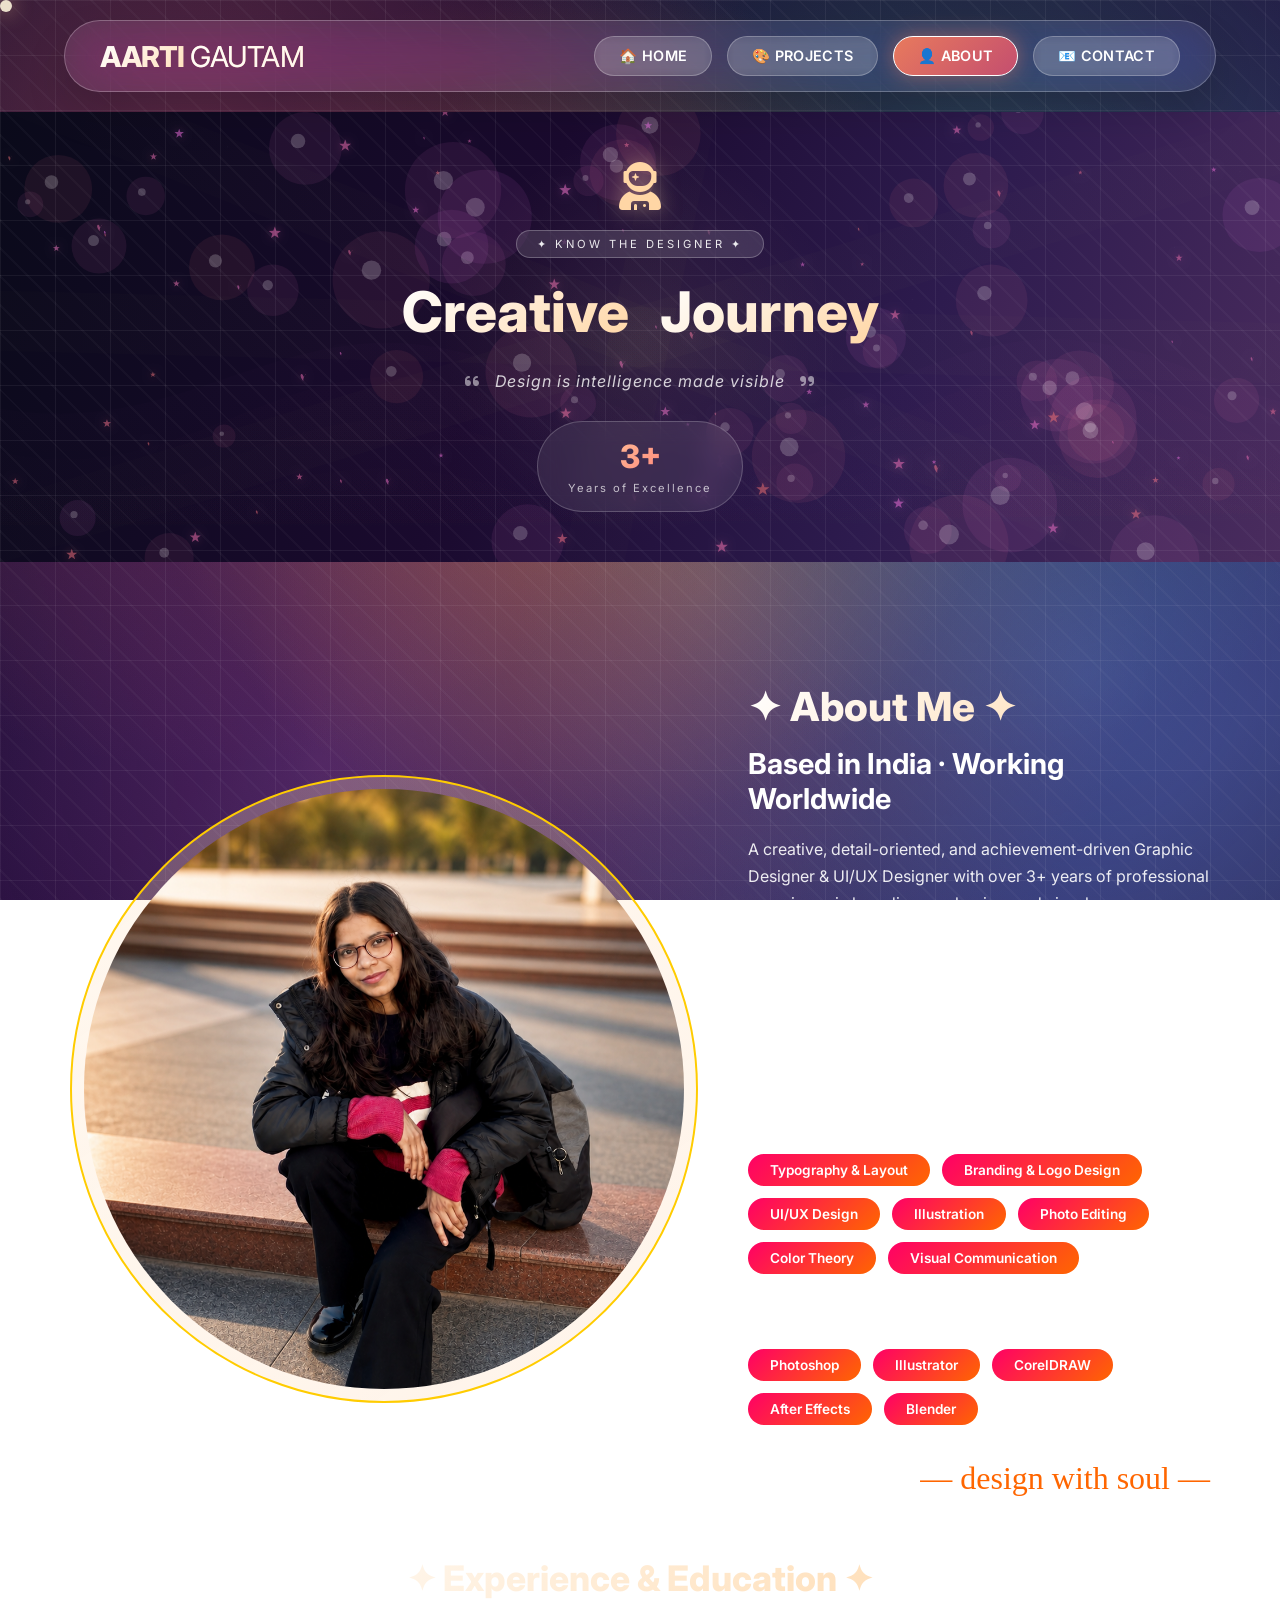
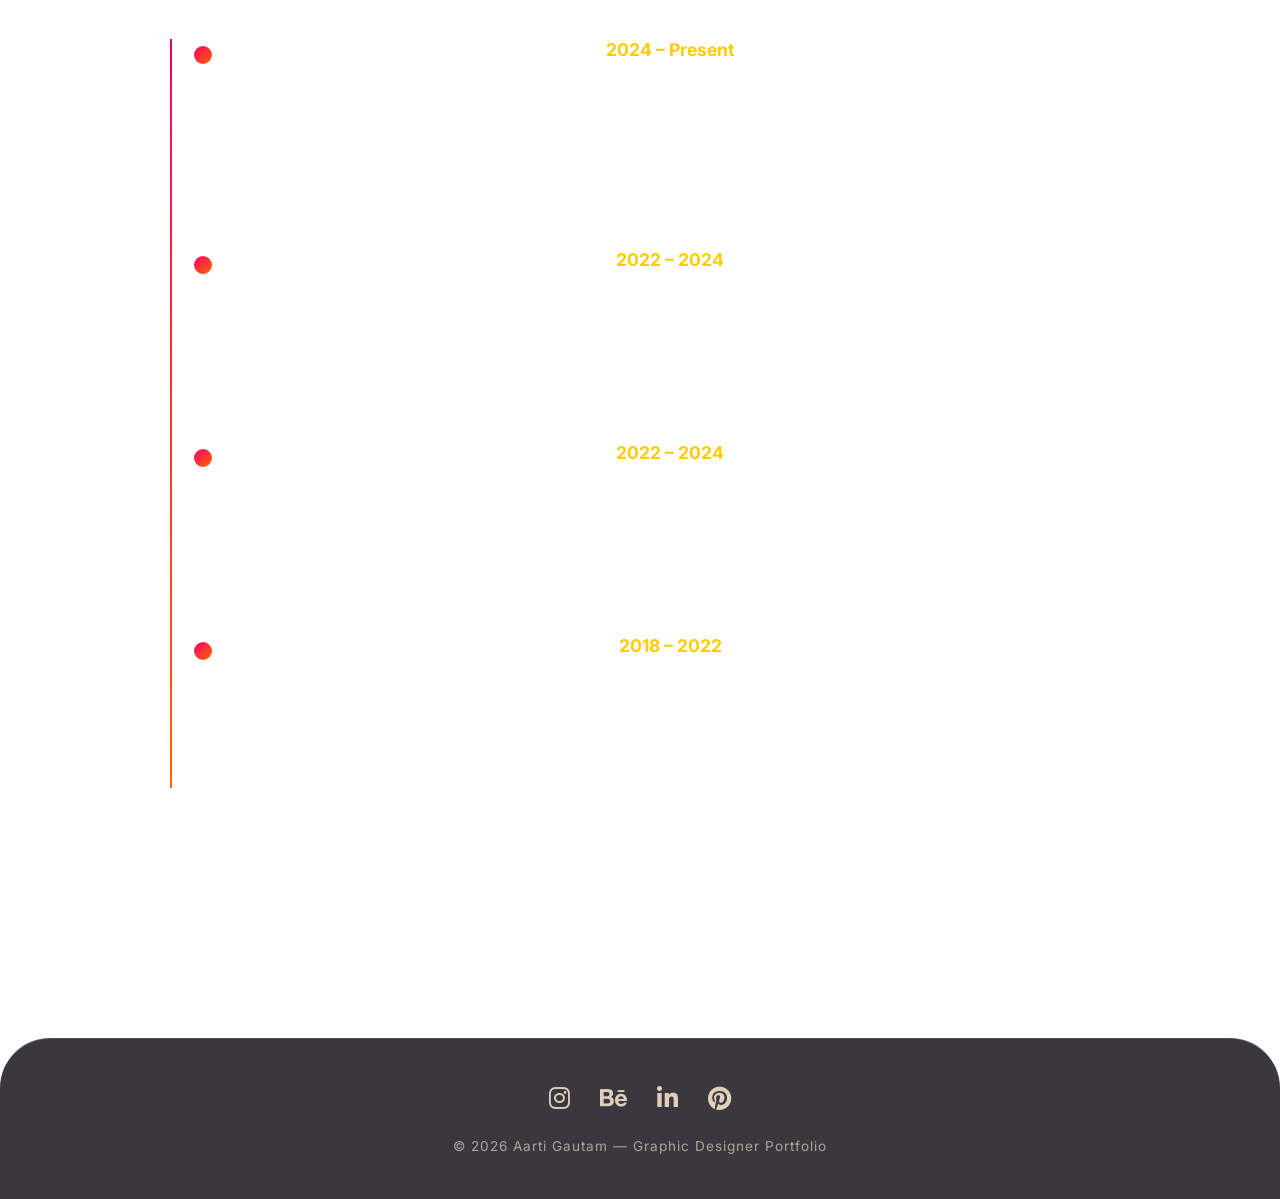
==== commit 57459f50: "Update about.html" ====
--- a/about.html
+++ b/about.html
@@ -97,8 +97,7 @@
       </div>
     </div>
 
-    Here is the updated HTML code for the Experience & Education section, with your actual resume data and a clean timeline layout.
-```html
+   
 <div class="experience-section">
   <h2>✦ Experience & Education ✦</h2>
   <div class="timeline">
@@ -158,4 +157,4 @@
 
   <script src="script.js"></script>
 </body>
-</html>+</html>
